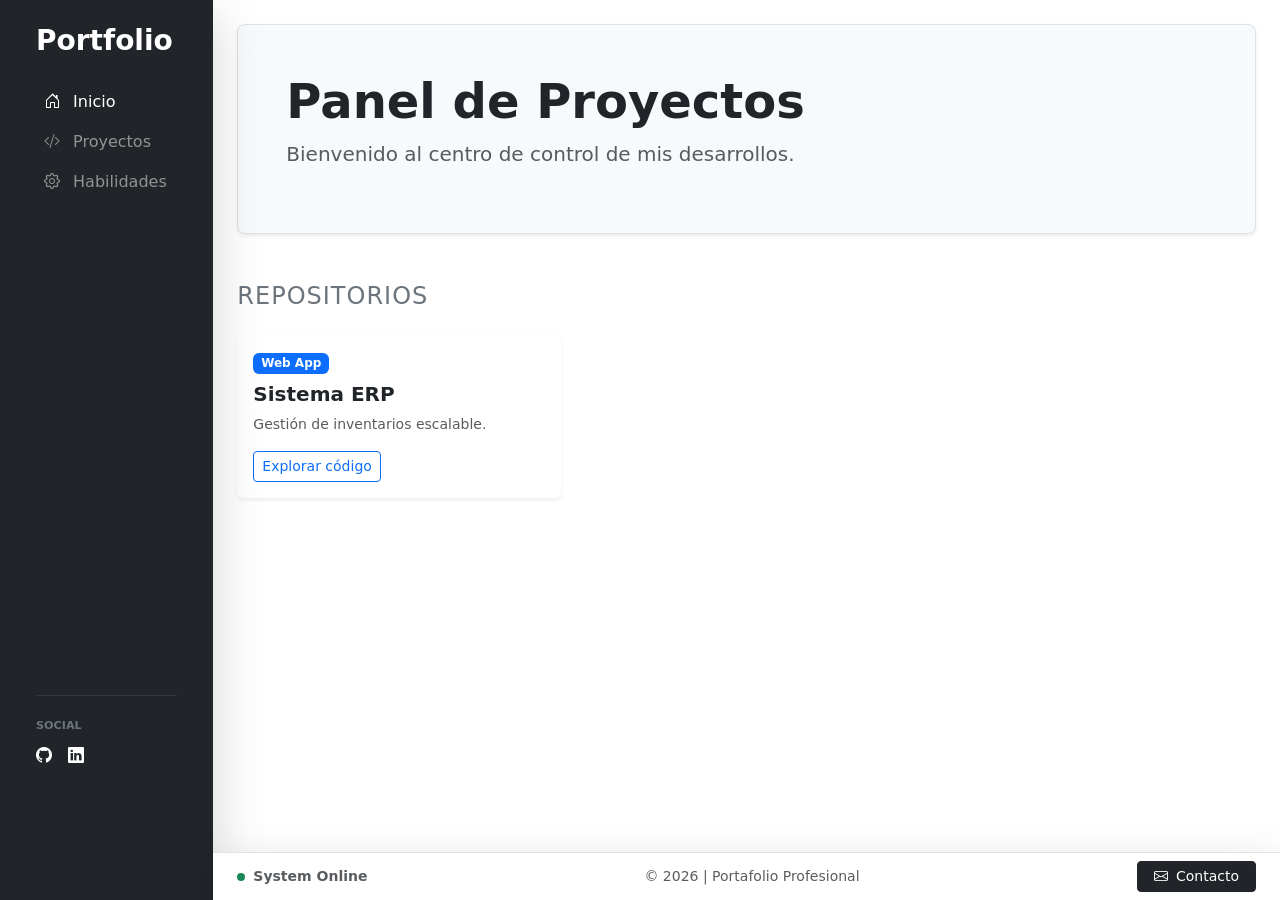
==== index.html @ 5d345289 "index update" ====
<!DOCTYPE html>
<html lang="es">
<head>
    <meta charset="UTF-8">
    <meta name="viewport" content="width=device-width, initial-scale=1.0">
    <title>Mi Portafolio | Desarrollador</title>
    <link href="https://cdn.jsdelivr.net/npm/bootstrap@5.3.3/dist/css/bootstrap.min.css" rel="stylesheet" integrity="sha384-QWTKZyjpPEjISv5WaRU9OFeRpok6YctnYmDr5pNlyT2bRjXh0JMhjY6hW+ALEwIH" crossorigin="anonymous">
    <link rel="stylesheet" href="https://cdn.jsdelivr.net/npm/bootstrap-icons@1.11.3/font/bootstrap-icons.min.css">
    <link rel="stylesheet" href="styles.css">
</head>
<body>

<nav class="navbar navbar-dark bg-dark d-md-none shadow">
    <div class="container-fluid">
        <span class="navbar-brand mb-0 h1 text-white">Mi Portafolio</span>
        <button class="navbar-toggler" type="button" data-bs-toggle="collapse" data-bs-target="#sidebarMenu" aria-controls="sidebarMenu" aria-expanded="false" aria-label="Toggle navigation">
            <span class="navbar-toggler-icon"></span>
        </button>
    </div>
</nav>

<div class="container-fluid">
    <div class="row">
        <nav id="sidebarMenu" class="col-md-3 col-lg-2 d-md-block bg-dark sidebar collapse overflow-auto shadow-lg" style="height: 100vh; position: fixed; left: 0; top: 0; z-index: 1000;">
            <div class="pt-4 px-3 d-flex flex-column h-100">
                <h3 class="text-white fw-bold mb-4 px-2 d-none d-md-block">Portfolio</h3>
                <ul class="nav flex-column mb-auto">
                    <li class="nav-item">
                        <a class="nav-link text-white active" href="#"><i class="bi bi-house-door me-2"></i> Inicio</a>
                    </li>
                    <li class="nav-item">
                        <a class="nav-link text-white-50" href="#proyectos"><i class="bi bi-code-slash me-2"></i> Proyectos</a>
                    </li>
                    <li class="nav-item">
                        <a class="nav-link text-white-50" href="#habilidades"><i class="bi bi-gear me-2"></i> Habilidades</a>
                    </li>
                </ul>
                <div class="mt-auto pb-5 px-2">
                    <hr class="text-secondary">
                    <small class="text-secondary text-uppercase fw-bold" style="font-size: 0.7rem;">Social</small>
                    <div class="d-flex mt-2 mb-4">
                        <a href="#" class="text-white me-3"><i class="bi bi-github"></i></a>
                        <a href="#" class="text-white me-3"><i class="bi bi-linkedin"></i></a>
                    </div>
                </div>
            </div>
        </nav>

        <main class="col-md-9 ms-sm-auto col-lg-10 px-md-4 py-4" style="margin-bottom: 60px;">
            <header class="mb-5 p-5 bg-light border rounded-3 shadow-sm">
                <h1 class="display-5 fw-bold text-dark">Panel de Proyectos</h1>
                <p class="col-md-8 fs-5 text-muted">Bienvenido al centro de control de mis desarrollos.</p>
            </header>

            <section id="proyectos" class="pb-5">
                <h4 class="mb-4 text-secondary text-uppercase" style="letter-spacing: 1px;">Repositorios</h4>
                <div class="row g-4">
                    <div class="col-xl-4 col-md-6">
                        <div class="card border-0 shadow-sm h-100 project-card">
                            <div class="card-body">
                                <div class="badge bg-primary mb-2">Web App</div>
                                <h5 class="card-title fw-bold">Sistema ERP</h5>
                                <p class="card-text text-muted small">Gestión de inventarios escalable.</p>
                                <a href="#" class="btn btn-sm btn-outline-primary">Explorar código</a>
                            </div>
                        </div>
                    </div>
                </div>
            </section>
        </main>

        <footer class="fixed-bottom bg-white border-top py-2 px-4 shadow-lg d-flex justify-content-between align-items-center footer-custom" style="z-index: 1031;">
            <div class="d-flex align-items-center">
                <span class="badge rounded-pill bg-success me-2" style="width: 8px; height: 8px; padding: 0; display: inline-block;"></span>
                <small class="text-muted fw-bold d-none d-sm-inline">System Online</small>
            </div>
            
            <div class="text-muted text-center">
                <small class="d-none d-md-block">© 2026 | Portafolio Profesional</small>
            </div>

            <div>
                <a href="mailto:correo@ejemplo.com" class="btn btn-sm btn-dark px-3">
                    <i class="bi bi-envelope me-1"></i> Contacto
                </a>
            </div>
        </footer>
    </div>
</div>

    <script src="https://cdn.jsdelivr.net/npm/bootstrap@5.3.3/dist/js/bootstrap.bundle.min.js" integrity="sha384-YvpcrYf0tY3lHB60NNkmXc5s9fDVZLESaAA55NDzOxhy9GkcIdslK1eN7N6jIeHz" crossorigin="anonymous"></script>
</body>
</html>
---- styles.css ----
.hero-section {
    padding: 100px 0;
    background-color: #f8f9fa;
}

.project-card:hover {
    transform: translateY(-5px);
    transition: 0.3s;
}

body {
    /* Añadimos espacio abajo para que el footer fijo no tape el contenido */
    padding-bottom: 60px; 
}

/* Ajuste para que el sidebar también respete el footer si es necesario */
#sidebarMenu {
    padding-bottom: 60px;
}

/* Media query para pantallas grandes (Escritorio) */
@media (min-width: 768px) {
    .footer-custom {
        /* El footer medirá el 100% menos las columnas del sidebar (col-md-3 es aprox 25%) */
        width: calc(100% - 25%); 
        left: 25%; /* Se desplaza justo donde termina el sidebar */
    }
}

/* Ajuste para pantallas muy grandes (col-lg-2 es aprox 16.66%) */
@media (min-width: 992px) {
    .footer-custom {
        width: calc(100% - 16.666667%);
        left: 16.666667%;
    }
}

/* En móviles, el footer ocupa todo el ancho */
@media (max-width: 767.98px) {
    .footer-custom {
        width: 100%;
        left: 0;
    }
}
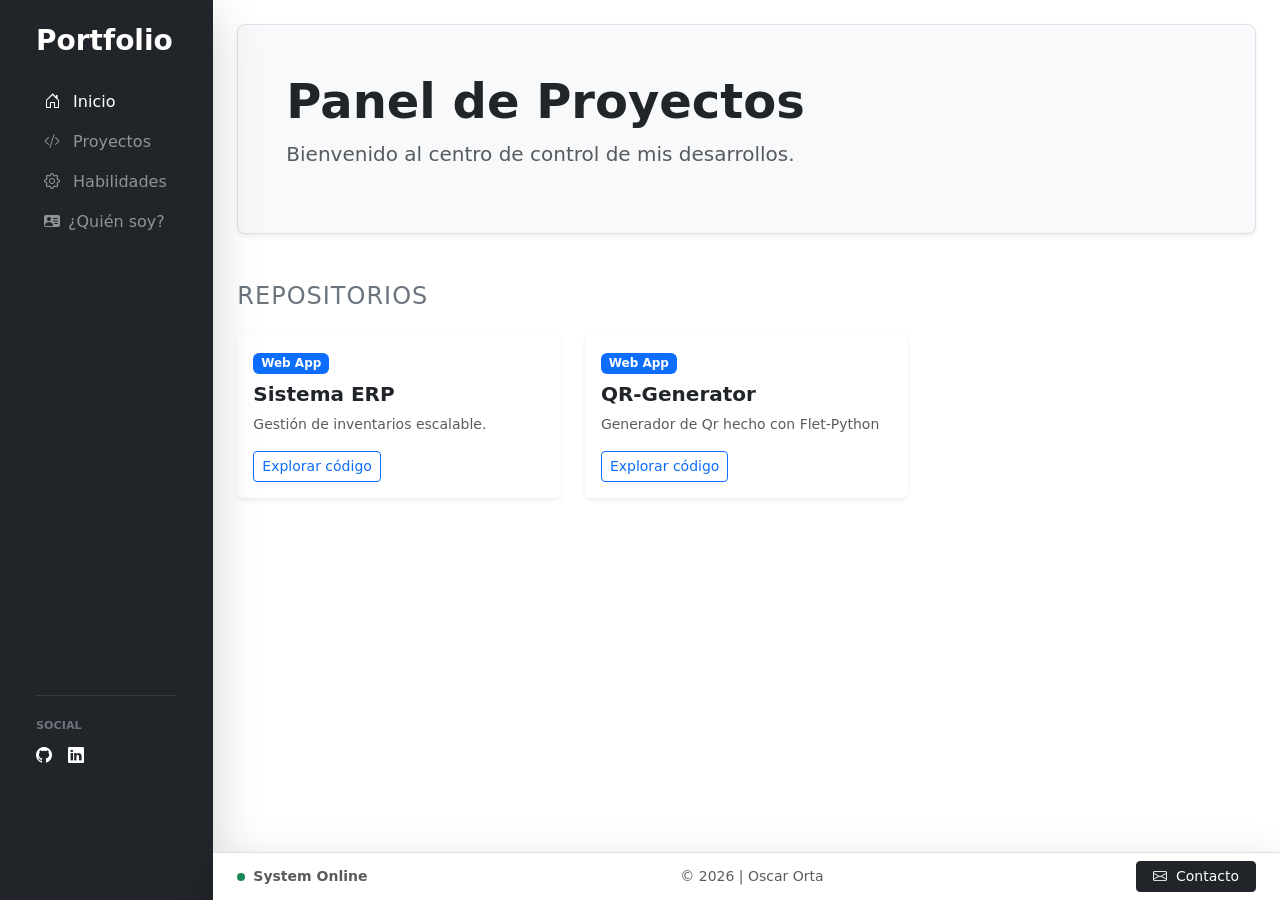
==== commit 915f2609: "Update index.html" ====
--- a/index.html
+++ b/index.html
@@ -34,6 +34,9 @@
                     <li class="nav-item">
                         <a class="nav-link text-white-50" href="#habilidades"><i class="bi bi-gear me-2"></i> Habilidades</a>
                     </li>
+                    <li class="nav-item">
+                        <a class="nav-link text-white-50" target="_blank" href="https://sites.google.com/view/blog-oscar-orta/informaci%C3%B3n?authuser=1"><i class="bi bi-person-vcard-fill me-2"></i>¿Quién soy?</a>
+                    </li>
                 </ul>
                 <div class="mt-auto pb-5 px-2">
                     <hr class="text-secondary">
@@ -65,6 +68,16 @@
                             </div>
                         </div>
                     </div>
+                    <div class="col-xl-4 col-md-6">
+                        <div class="card border-0 shadow-sm h-100 project-card">
+                            <div class="card-body">
+                                <div class="badge bg-primary mb-2">Web App</div>
+                                <h5 class="card-title fw-bold">QR-Generator</h5>
+                                <p class="card-text text-muted small">Generador de Qr hecho con Flet-Python</p>
+                                <a href="#" class="btn btn-sm btn-outline-primary">Explorar código</a>
+                            </div>
+                        </div>
+                    </div>
                 </div>
             </section>
         </main>
@@ -76,11 +89,11 @@
             </div>
             
             <div class="text-muted text-center">
-                <small class="d-none d-md-block">© 2026 | Portafolio Profesional</small>
+                <small class="d-none d-md-block">© 2026 | Oscar Orta</small>
             </div>
 
             <div>
-                <a href="mailto:correo@ejemplo.com" class="btn btn-sm btn-dark px-3">
+                <a href="mailto:ing.oorta+contacto@gmail.com" class="btn btn-sm btn-dark px-3">
                     <i class="bi bi-envelope me-1"></i> Contacto
                 </a>
             </div>
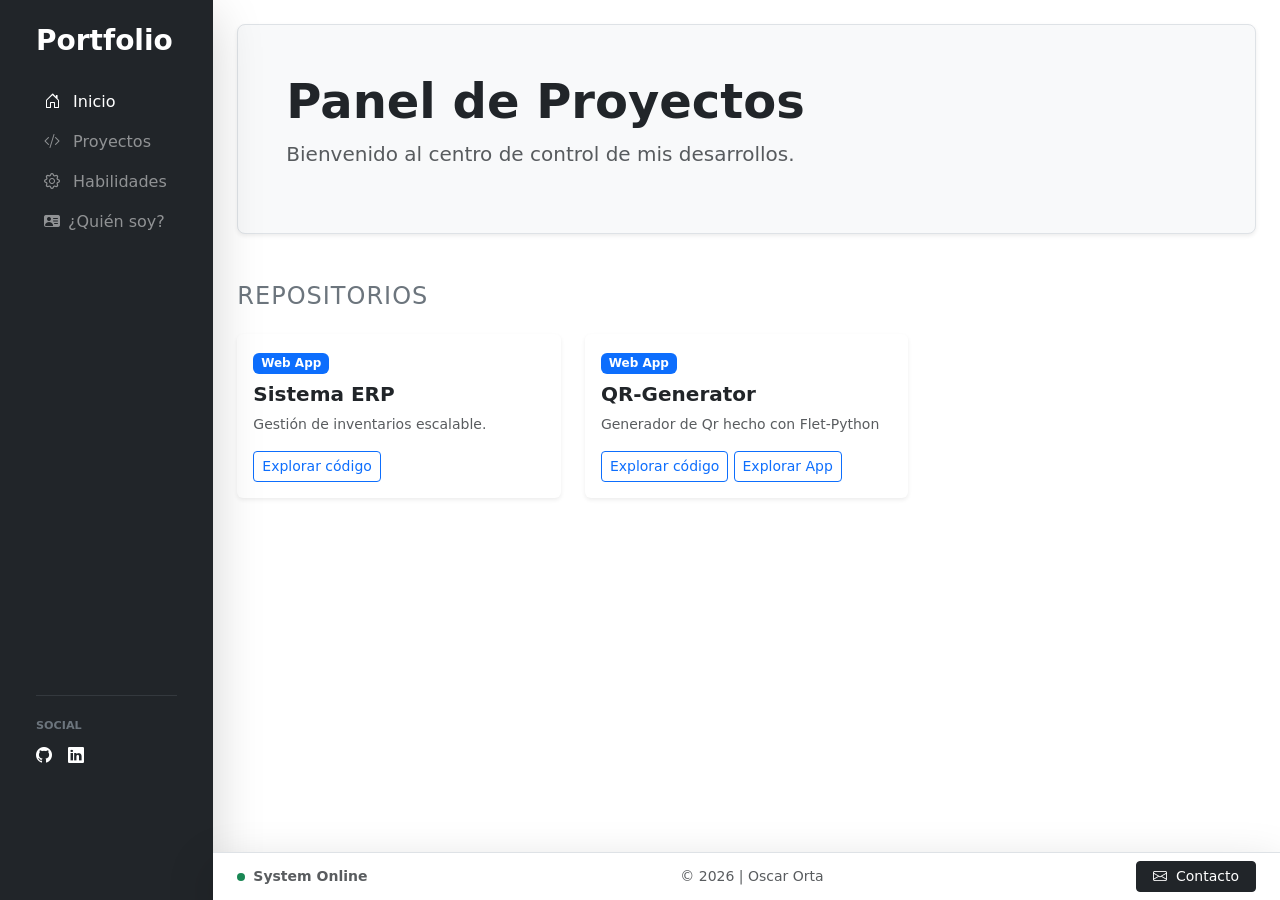
==== commit b4d61453: "Update index.html" ====
--- a/index.html
+++ b/index.html
@@ -75,6 +75,7 @@
                                 <h5 class="card-title fw-bold">QR-Generator</h5>
                                 <p class="card-text text-muted small">Generador de Qr hecho con Flet-Python</p>
                                 <a href="#" class="btn btn-sm btn-outline-primary">Explorar código</a>
+                                <a href="#" class="btn btn-sm btn-outline-primary">Explorar App</a>
                             </div>
                         </div>
                     </div>
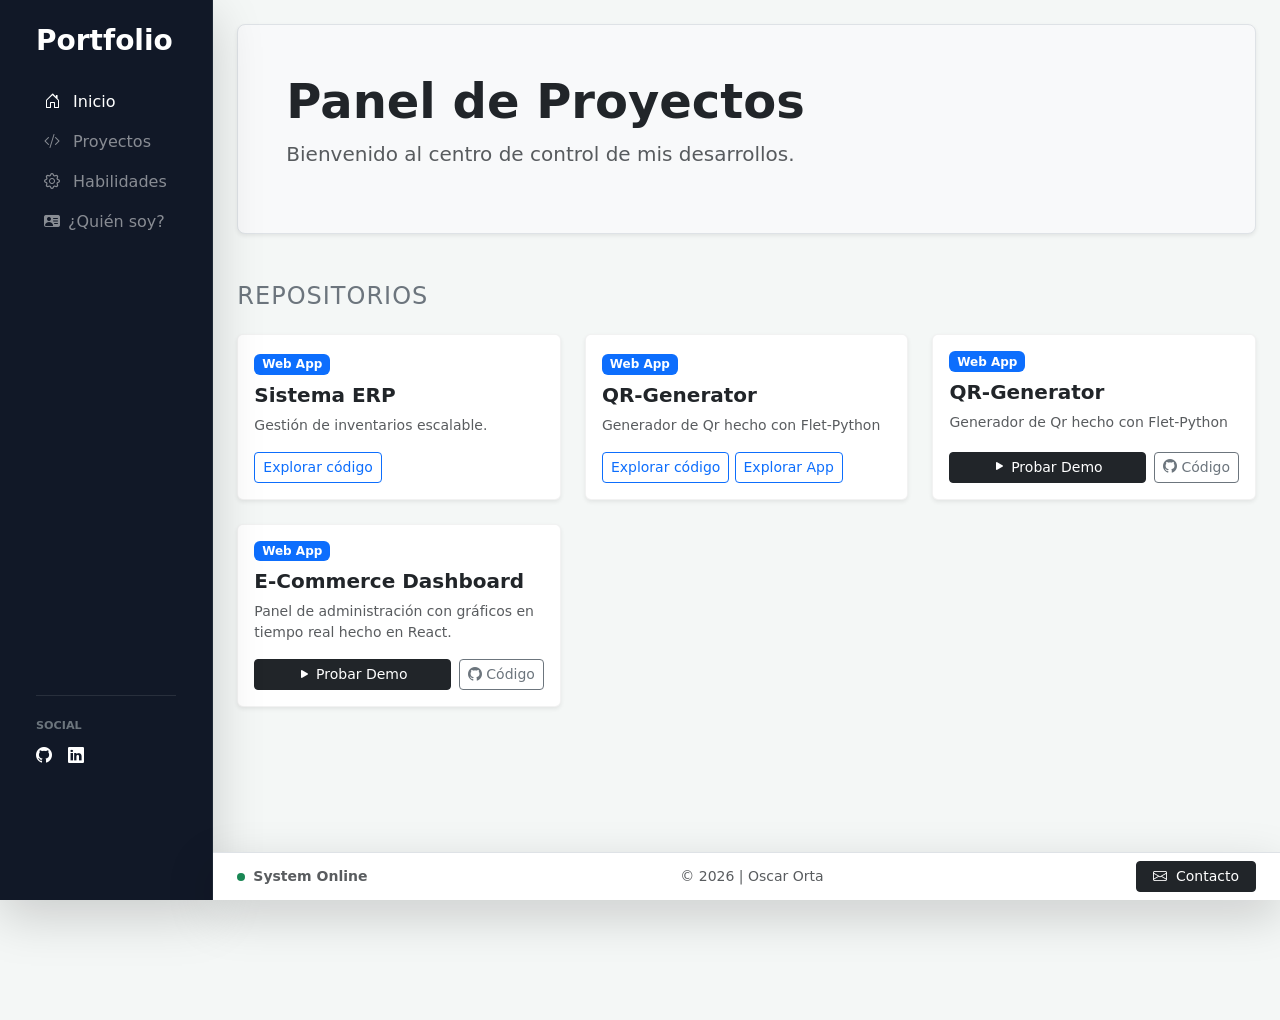
==== commit 4de19acd: "updates Index update and template for iframes" ====
--- a/index.html
+++ b/index.html
@@ -74,8 +74,54 @@
                                 <div class="badge bg-primary mb-2">Web App</div>
                                 <h5 class="card-title fw-bold">QR-Generator</h5>
                                 <p class="card-text text-muted small">Generador de Qr hecho con Flet-Python</p>
-                                <a href="#" class="btn btn-sm btn-outline-primary">Explorar código</a>
+                                <a target="_blank" href="https://github.com/Hugin-Devs/QR-GENERATOR" class="btn btn-sm btn-outline-primary">Explorar código</a>
                                 <a href="#" class="btn btn-sm btn-outline-primary">Explorar App</a>
+                            </div>
+                        </div>
+                    </div>
+                    <div class="col-xl-4 col-md-6">
+                        <div class="card border-0 shadow-sm h-100 project-card">
+                            <div class="card-body d-flex flex-column">
+                                <div class="badge bg-primary mb-2 align-self-start">Web App</div>
+                                <h5 class="card-title fw-bold">QR-Generator</h5>
+                                <p class="card-text text-muted small">Generador de Qr hecho con Flet-Python</p>
+                                
+                                <div class="mt-auto d-flex gap-2">
+                                    <a href="Apps/QR-GENERATOR.html" 
+                                    target="visor-proyectos" 
+                                    class="btn btn-sm btn-dark flex-grow-1">
+                                    <i class="bi bi-play-fill"></i> Probar Demo
+                                    </a>
+                                    
+                                    <a href="https://github.com/Hugin-Devs/QR-GENERATOR" 
+                                    target="_blank" 
+                                    class="btn btn-sm btn-outline-secondary">
+                                    <i class="bi bi-github"></i> Código
+                                    </a>
+                                </div>
+                            </div>
+                        </div>
+                    </div>
+                    <div class="col-xl-4 col-md-6">
+                        <div class="card border-0 shadow-sm h-100 project-card">
+                            <div class="card-body d-flex flex-column">
+                                <div class="badge bg-primary mb-2 align-self-start">Web App</div>
+                                <h5 class="card-title fw-bold">E-Commerce Dashboard</h5>
+                                <p class="card-text text-muted small">Panel de administración con gráficos en tiempo real hecho en React.</p>
+                                
+                                <div class="mt-auto d-flex gap-2">
+                                    <a href="https://tu-usuario.github.io/tu-repo/" 
+                                    target="visor-proyectos" 
+                                    class="btn btn-sm btn-dark flex-grow-1">
+                                    <i class="bi bi-play-fill"></i> Probar Demo
+                                    </a>
+                                    
+                                    <a href="https://github.com/tu-usuario/tu-repo" 
+                                    target="_blank" 
+                                    class="btn btn-sm btn-outline-secondary">
+                                    <i class="bi bi-github"></i> Código
+                                    </a>
+                                </div>
                             </div>
                         </div>
                     </div>
--- a/styles.css
+++ b/styles.css
@@ -42,4 +42,63 @@
         width: 100%;
         left: 0;
     }
-}+}
+
+.visor-wrapper {
+    background: #e9ecef;
+    border-radius: 12px;
+    padding: 10px;
+    box-shadow: inset 0 0 10px rgba(0,0,0,0.1);
+}
+
+.iframe-container {
+    height: 600px; /* Alto fijo para que se vea como una pantalla */
+    background: white;
+    border-radius: 8px;
+    overflow: hidden;
+    border: 2px solid #dee2e6;
+}
+
+iframe {
+    width: 100%;
+    height: 100%;
+    border: none;
+}
+
+/* 1. Fondo general de la aplicación */
+body {
+    background-color: #f4f7f6; /* Un gris muy claro con un toque azul/verde para contraste */
+    padding-bottom: 60px; /* Espacio para el footer */
+}
+
+/* 2. Ajuste del Contenido Principal (donde están las tarjetas) */
+main {
+    background-color: #f4f7f6; 
+    min-height: 100vh;
+}
+
+/* 3. Sidebar - Negro Profundo */
+#sidebarMenu {
+    background-color: #111827 !important; /* Un tono "Dark Slate" muy profesional */
+    border-right: 1px solid #1f2937;
+}
+
+/* 4. Tarjetas - Blanco Puro para que "salten" a la vista */
+.project-card {
+    background-color: #ffffff;
+    border: 1px solid rgba(0,0,0,0.05) !important;
+    transition: all 0.3s ease;
+}
+
+/* 5. Hover de las tarjetas para dar dinamismo */
+.project-card:hover {
+    transform: translateY(-10px);
+    box-shadow: 0 1rem 3rem rgba(0,0,0,0.175) !important;
+}
+
+/* Ajuste opcional: si quieres el fondo oscuro tipo DARK MODE */
+/* body {
+    background-color: #1a1a1a;
+    color: #ffffff;
+}
+*/
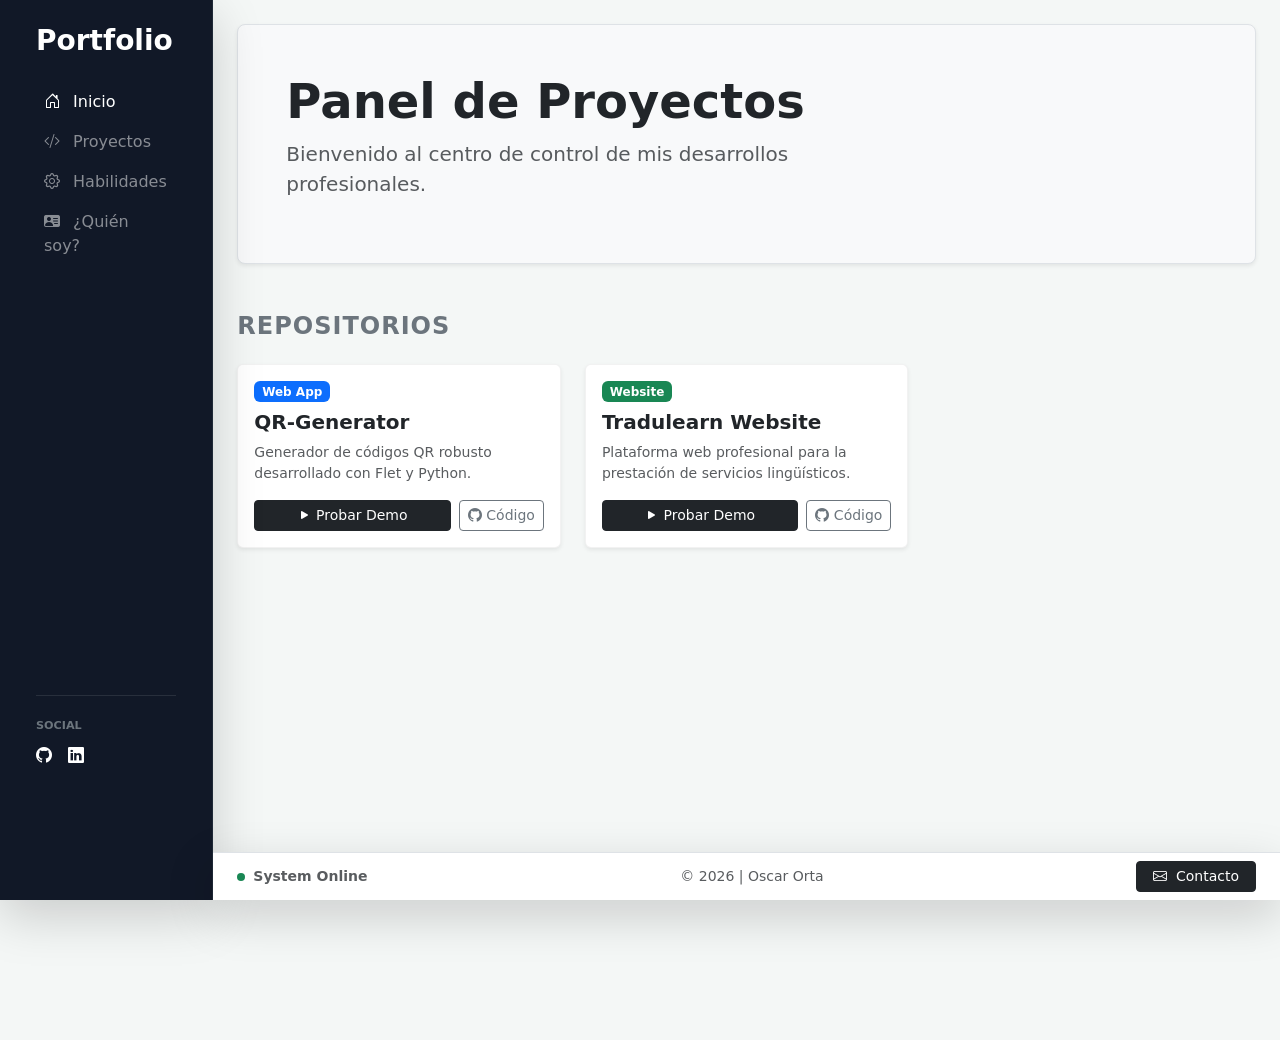
==== commit 35334862: "minor fixes" ====
--- a/index.html
+++ b/index.html
@@ -23,7 +23,15 @@
     <div class="row">
         <nav id="sidebarMenu" class="col-md-3 col-lg-2 d-md-block bg-dark sidebar collapse overflow-auto shadow-lg" style="height: 100vh; position: fixed; left: 0; top: 0; z-index: 1000;">
             <div class="pt-4 px-3 d-flex flex-column h-100">
+                
+                <div class="d-md-none d-flex justify-content-end mb-3">
+                    <button type="button" class="btn text-white" data-bs-toggle="collapse" data-bs-target="#sidebarMenu">
+                        <i class="bi bi-x-lg fs-4"></i>
+                    </button>
+                </div>
+
                 <h3 class="text-white fw-bold mb-4 px-2 d-none d-md-block">Portfolio</h3>
+                
                 <ul class="nav flex-column mb-auto">
                     <li class="nav-item">
                         <a class="nav-link text-white active" href="#"><i class="bi bi-house-door me-2"></i> Inicio</a>
@@ -35,96 +43,69 @@
                         <a class="nav-link text-white-50" href="#habilidades"><i class="bi bi-gear me-2"></i> Habilidades</a>
                     </li>
                     <li class="nav-item">
-                        <a class="nav-link text-white-50" target="_blank" href="https://sites.google.com/view/blog-oscar-orta/informaci%C3%B3n?authuser=1"><i class="bi bi-person-vcard-fill me-2"></i>¿Quién soy?</a>
+                        <a class="nav-link text-white-50" target="_blank" href="https://sites.google.com/view/blog-oscar-orta/información"><i class="bi bi-person-vcard-fill me-2"></i> ¿Quién soy?</a>
                     </li>
                 </ul>
+
                 <div class="mt-auto pb-5 px-2">
                     <hr class="text-secondary">
                     <small class="text-secondary text-uppercase fw-bold" style="font-size: 0.7rem;">Social</small>
                     <div class="d-flex mt-2 mb-4">
-                        <a href="#" class="text-white me-3"><i class="bi bi-github"></i></a>
+                        <a href="https://github.com/Hugin-Devs" target="_blank" class="text-white me-3"><i class="bi bi-github"></i></a>
                         <a href="#" class="text-white me-3"><i class="bi bi-linkedin"></i></a>
                     </div>
                 </div>
             </div>
         </nav>
 
-        <main class="col-md-9 ms-sm-auto col-lg-10 px-md-4 py-4" style="margin-bottom: 60px;">
+        <main class="col-md-9 ms-sm-auto col-lg-10 px-md-4 py-4" style="margin-bottom: 80px;">
             <header class="mb-5 p-5 bg-light border rounded-3 shadow-sm">
                 <h1 class="display-5 fw-bold text-dark">Panel de Proyectos</h1>
-                <p class="col-md-8 fs-5 text-muted">Bienvenido al centro de control de mis desarrollos.</p>
+                <p class="col-md-8 fs-5 text-muted text-balance">Bienvenido al centro de control de mis desarrollos profesionales.</p>
             </header>
 
             <section id="proyectos" class="pb-5">
-                <h4 class="mb-4 text-secondary text-uppercase" style="letter-spacing: 1px;">Repositorios</h4>
+                <h4 class="mb-4 text-secondary text-uppercase fw-bold" style="letter-spacing: 1px;">Repositorios</h4>
                 <div class="row g-4">
-                    <div class="col-xl-4 col-md-6">
-                        <div class="card border-0 shadow-sm h-100 project-card">
-                            <div class="card-body">
-                                <div class="badge bg-primary mb-2">Web App</div>
-                                <h5 class="card-title fw-bold">Sistema ERP</h5>
-                                <p class="card-text text-muted small">Gestión de inventarios escalable.</p>
-                                <a href="#" class="btn btn-sm btn-outline-primary">Explorar código</a>
-                            </div>
-                        </div>
-                    </div>
-                    <div class="col-xl-4 col-md-6">
-                        <div class="card border-0 shadow-sm h-100 project-card">
-                            <div class="card-body">
-                                <div class="badge bg-primary mb-2">Web App</div>
-                                <h5 class="card-title fw-bold">QR-Generator</h5>
-                                <p class="card-text text-muted small">Generador de Qr hecho con Flet-Python</p>
-                                <a target="_blank" href="https://github.com/Hugin-Devs/QR-GENERATOR" class="btn btn-sm btn-outline-primary">Explorar código</a>
-                                <a href="#" class="btn btn-sm btn-outline-primary">Explorar App</a>
-                            </div>
-                        </div>
-                    </div>
+                    
                     <div class="col-xl-4 col-md-6">
                         <div class="card border-0 shadow-sm h-100 project-card">
                             <div class="card-body d-flex flex-column">
                                 <div class="badge bg-primary mb-2 align-self-start">Web App</div>
                                 <h5 class="card-title fw-bold">QR-Generator</h5>
-                                <p class="card-text text-muted small">Generador de Qr hecho con Flet-Python</p>
+                                <p class="card-text text-muted small">Generador de códigos QR robusto desarrollado con Flet y Python.</p>
                                 
                                 <div class="mt-auto d-flex gap-2">
-                                    <a href="Apps/QR-GENERATOR.html" 
-                                    target="visor-proyectos" 
-                                    class="btn btn-sm btn-dark flex-grow-1">
-                                    <i class="bi bi-play-fill"></i> Probar Demo
+                                    <a href="Apps/QR-GENERATOR.html" class="btn btn-sm btn-dark flex-grow-1">
+                                        <i class="bi bi-play-fill"></i> Probar Demo
                                     </a>
-                                    
-                                    <a href="https://github.com/Hugin-Devs/QR-GENERATOR" 
-                                    target="_blank" 
-                                    class="btn btn-sm btn-outline-secondary">
-                                    <i class="bi bi-github"></i> Código
+                                    <a href="https://github.com/Hugin-Devs/QR-GENERATOR" target="_blank" class="btn btn-sm btn-outline-secondary">
+                                        <i class="bi bi-github"></i> Código
                                     </a>
                                 </div>
                             </div>
                         </div>
                     </div>
+
                     <div class="col-xl-4 col-md-6">
                         <div class="card border-0 shadow-sm h-100 project-card">
                             <div class="card-body d-flex flex-column">
-                                <div class="badge bg-primary mb-2 align-self-start">Web App</div>
-                                <h5 class="card-title fw-bold">E-Commerce Dashboard</h5>
-                                <p class="card-text text-muted small">Panel de administración con gráficos en tiempo real hecho en React.</p>
+                                <div class="badge bg-success mb-2 align-self-start">Website</div>
+                                <h5 class="card-title fw-bold">Tradulearn Website</h5>
+                                <p class="card-text text-muted small">Plataforma web profesional para la prestación de servicios lingüísticos.</p>
                                 
                                 <div class="mt-auto d-flex gap-2">
-                                    <a href="https://tu-usuario.github.io/tu-repo/" 
-                                    target="visor-proyectos" 
-                                    class="btn btn-sm btn-dark flex-grow-1">
-                                    <i class="bi bi-play-fill"></i> Probar Demo
+                                    <a href="Apps/Tradulearn.html" class="btn btn-sm btn-dark flex-grow-1">
+                                        <i class="bi bi-play-fill"></i> Probar Demo
                                     </a>
-                                    
-                                    <a href="https://github.com/tu-usuario/tu-repo" 
-                                    target="_blank" 
-                                    class="btn btn-sm btn-outline-secondary">
-                                    <i class="bi bi-github"></i> Código
+                                    <a href="https://github.com/Hugin-Devs" target="_blank" class="btn btn-sm btn-outline-secondary">
+                                        <i class="bi bi-github"></i> Código
                                     </a>
                                 </div>
                             </div>
                         </div>
                     </div>
+
                 </div>
             </section>
         </main>
@@ -136,7 +117,7 @@
             </div>
             
             <div class="text-muted text-center">
-                <small class="d-none d-md-block">© 2026 | Oscar Orta</small>
+                <small class="d-block">© 2026 | Oscar Orta</small>
             </div>
 
             <div>
@@ -149,5 +130,22 @@
 </div>
 
     <script src="https://cdn.jsdelivr.net/npm/bootstrap@5.3.3/dist/js/bootstrap.bundle.min.js" integrity="sha384-YvpcrYf0tY3lHB60NNkmXc5s9fDVZLESaAA55NDzOxhy9GkcIdslK1eN7N6jIeHz" crossorigin="anonymous"></script>
+    
+    <script>
+        document.addEventListener('DOMContentLoaded', function() {
+            const sidebar = document.getElementById('sidebarMenu');
+            const navLinks = document.querySelectorAll('.nav-link');
+            const bsCollapse = new bootstrap.Collapse(sidebar, { toggle: false });
+
+            // Cerrar menú al hacer clic en un enlace (solo en móvil)
+            navLinks.forEach(link => {
+                link.addEventListener('click', () => {
+                    if (window.innerWidth < 768 && sidebar.classList.contains('show')) {
+                        bsCollapse.hide();
+                    }
+                });
+            });
+        });
+    </script>
 </body>
 </html>
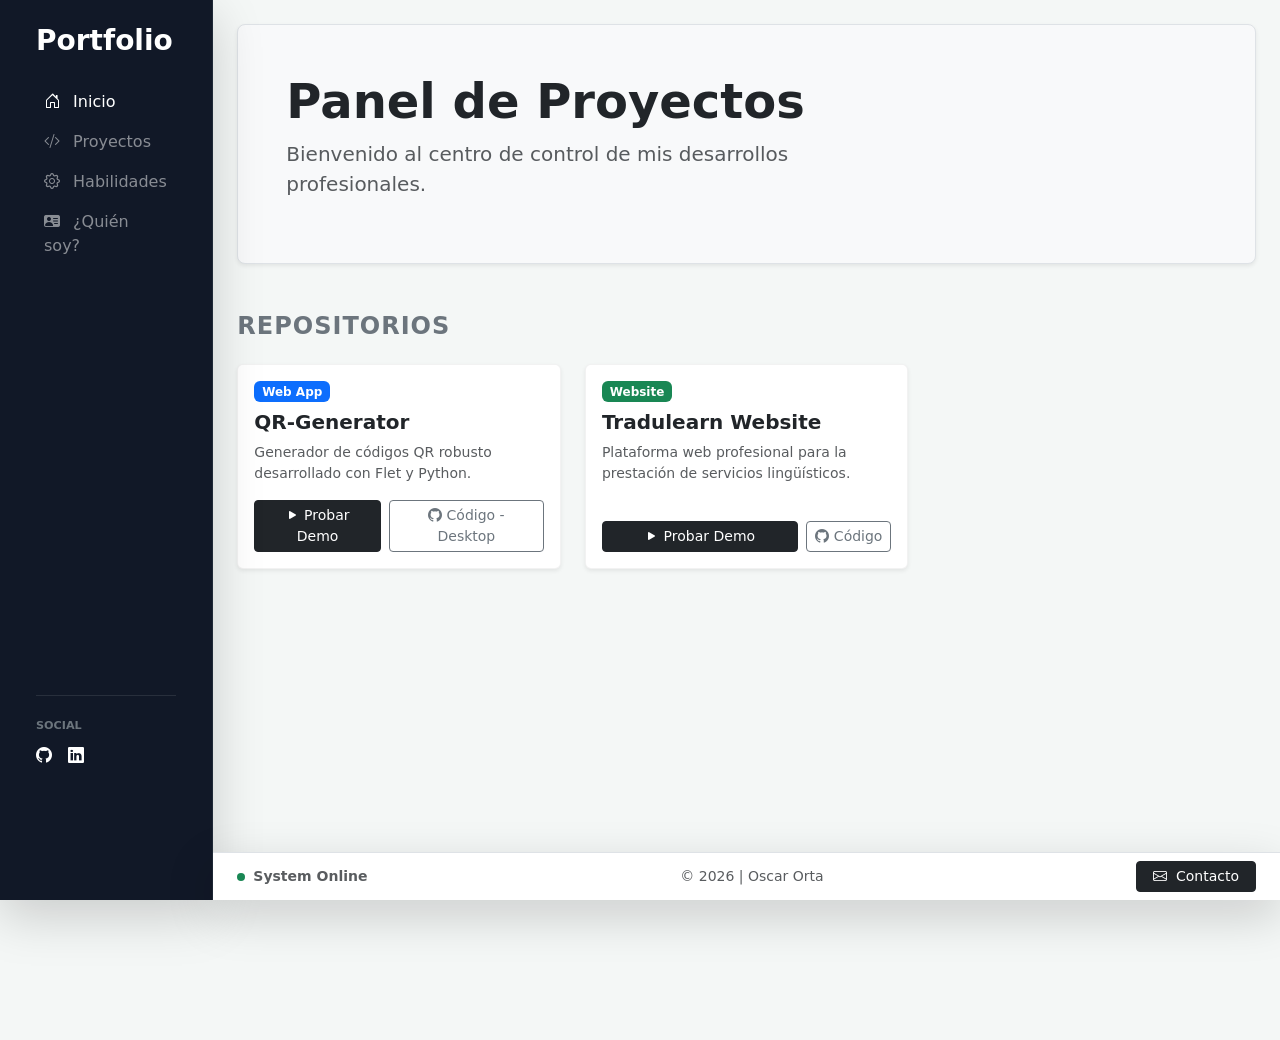
==== commit d09eb26f: "update" ====
--- a/index.html
+++ b/index.html
@@ -80,7 +80,7 @@
                                         <i class="bi bi-play-fill"></i> Probar Demo
                                     </a>
                                     <a href="https://github.com/Hugin-Devs/QR-GENERATOR" target="_blank" class="btn btn-sm btn-outline-secondary">
-                                        <i class="bi bi-github"></i> Código
+                                        <i class="bi bi-github"></i> Código - Desktop
                                     </a>
                                 </div>
                             </div>
